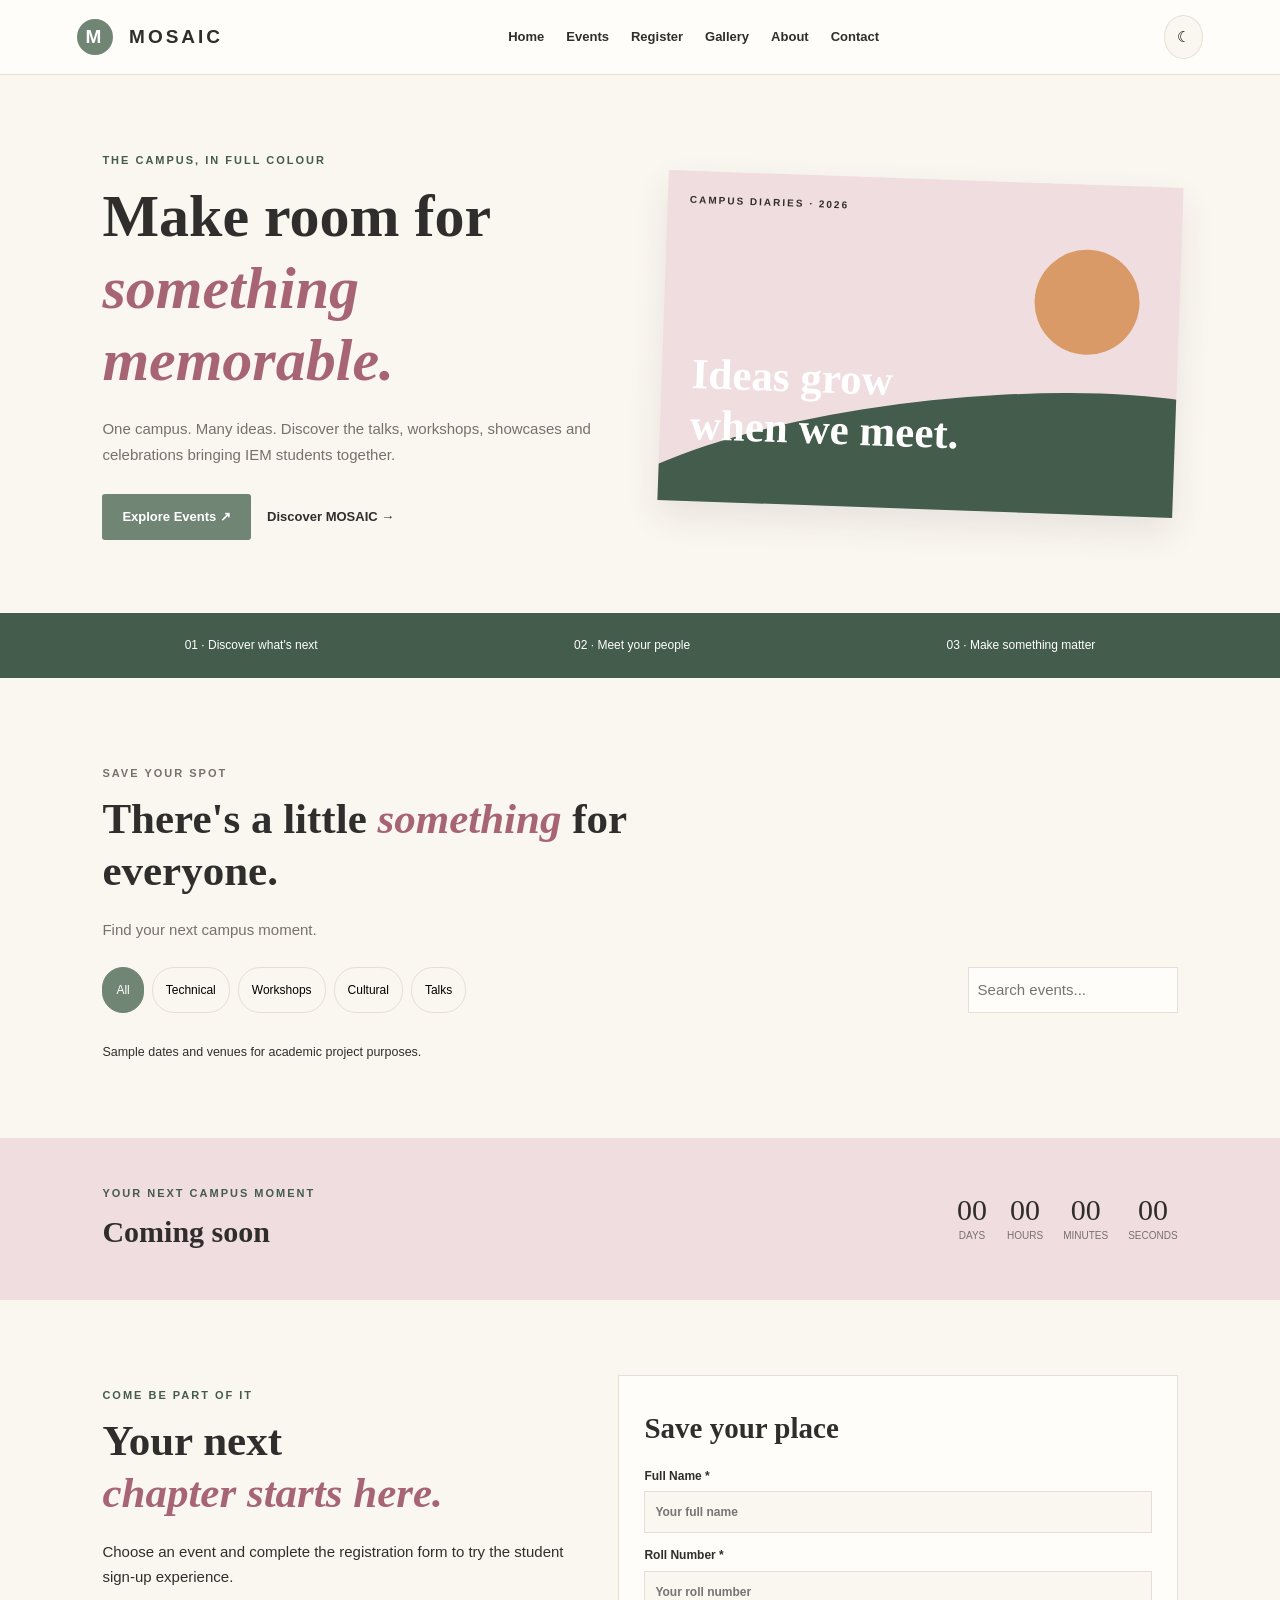
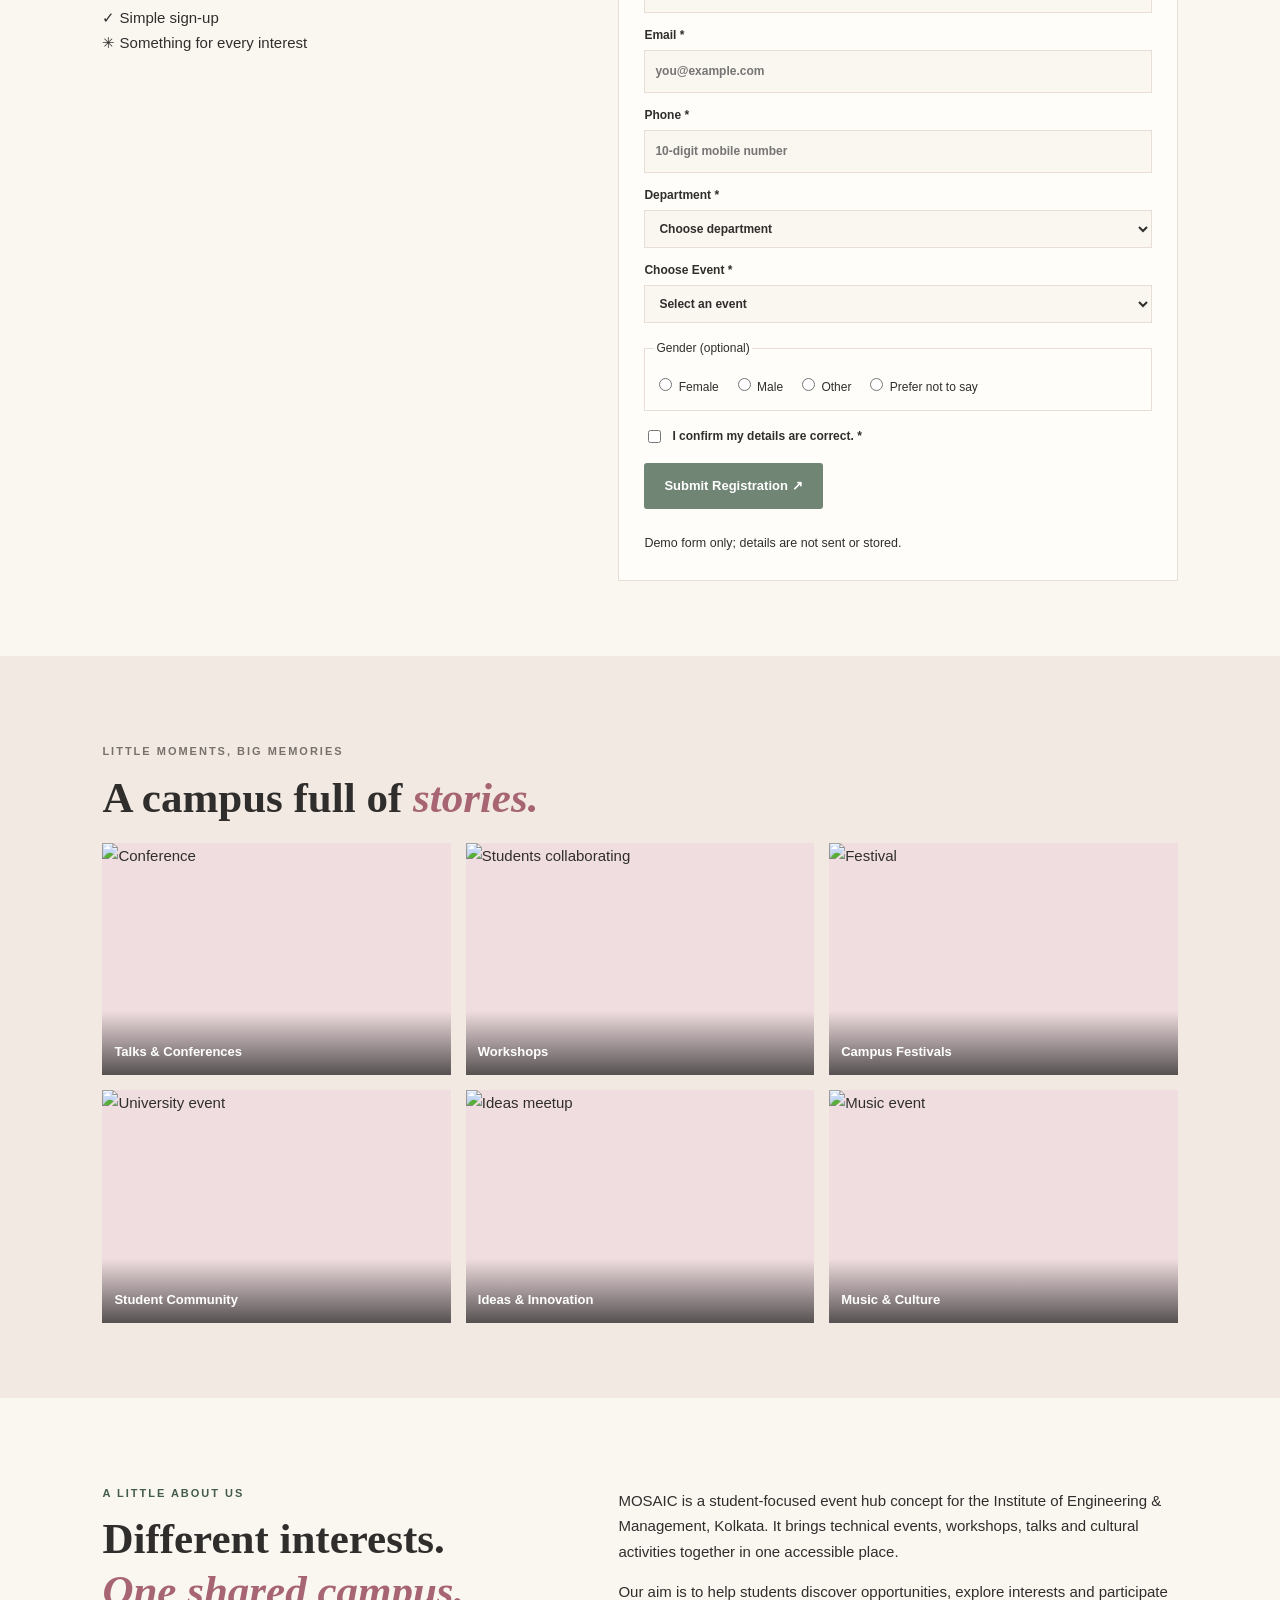
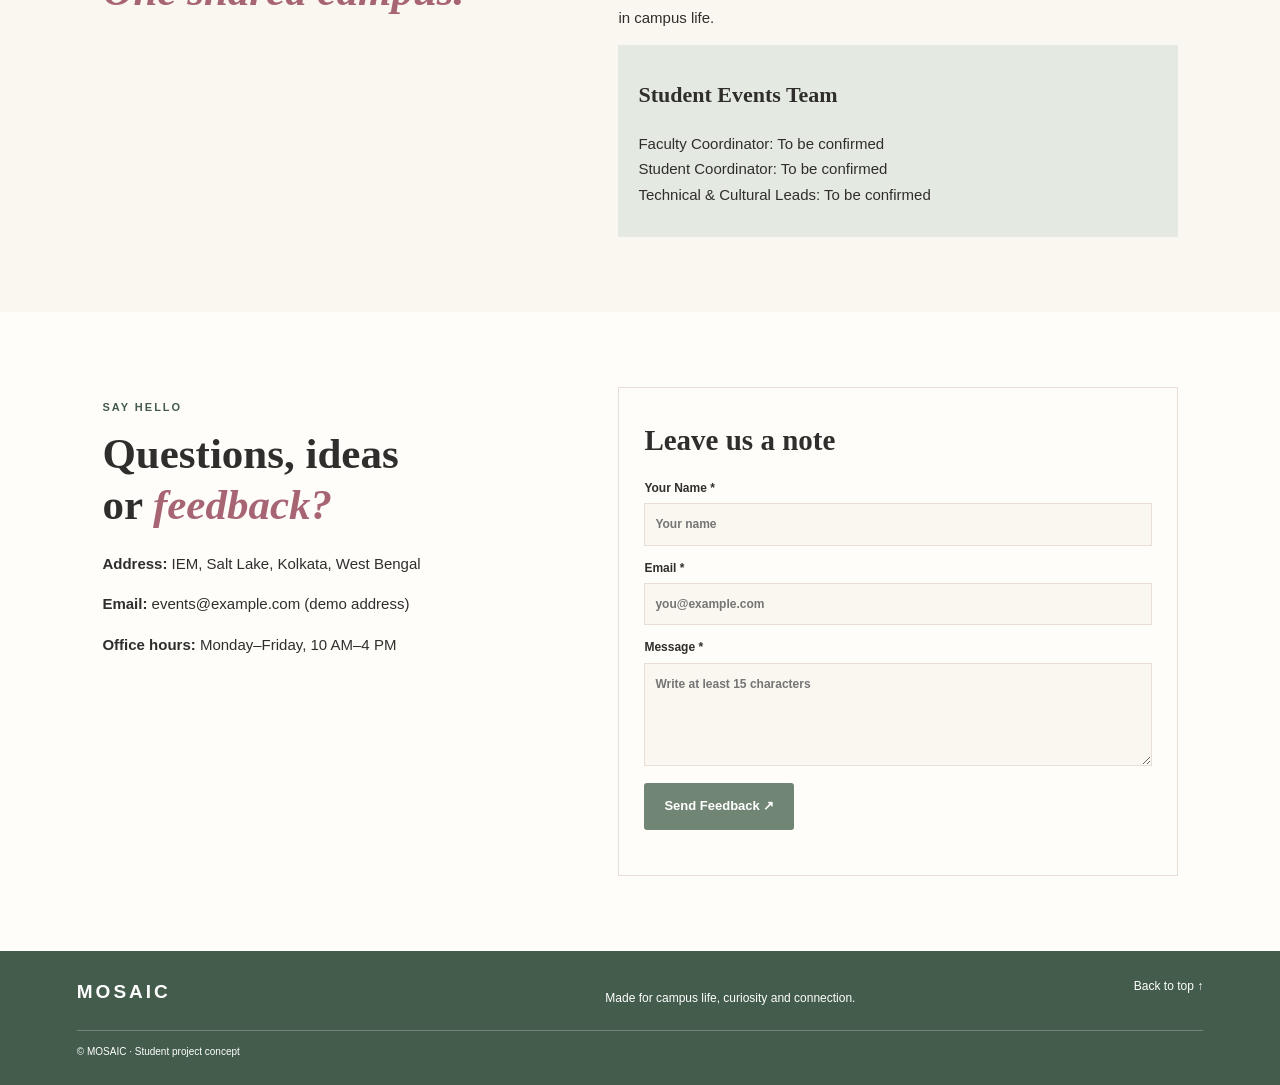
==== index.html @ 726b3420 "Add files via upload" ====
<!DOCTYPE html>
<html lang="en">
<head>
<meta charset="UTF-8">
<meta name="viewport" content="width=device-width, initial-scale=1.0">
<title>MOSAIC | Student Events</title>
<link rel="stylesheet" href="style.css">
<script src="js/script.js" defer></script>
</head>
<body>
<header>
    <a class="logo" href="#home"><span>M</span> MOSAIC</a>
    <button id="menu" aria-label="Toggle navigation">☰</button>
    <nav id="nav">
        <a href="#home">Home</a><a href="#events">Events</a>
        <a href="#register">Register</a><a href="#gallery">Gallery</a>
        <a href="#about">About</a><a href="#contact">Contact</a>
    </nav>
    <button id="theme" aria-label="Toggle colour theme">☾</button>
</header>

<main>
<section id="home" class="hero">
    <div>
        <p class="eyebrow">THE CAMPUS, IN FULL COLOUR</p>
        <h1>Make room for<br><em>something memorable.</em></h1>
        <p>One campus. Many ideas. Discover the talks, workshops,
        showcases and celebrations bringing IEM students together.</p>
        <a class="btn" href="#events">Explore Events ↗</a>
        <a class="link" href="#about">Discover MOSAIC →</a>
    </div>
    <div class="art">
        <span class="sun"></span><span class="hill"></span>
        <h2>Ideas grow<br>when we meet.</h2>
        <label>CAMPUS DIARIES · 2026</label>
    </div>
</section>

<div class="facts">
    <span>01 · Discover what's next</span>
    <span>02 · Meet your people</span>
    <span>03 · Make something matter</span>
</div>

<section id="events" class="section">
    <p class="eyebrow">SAVE YOUR SPOT</p>
    <h2>There's a little <em>something</em> for everyone.</h2>
    <p>Find your next campus moment.</p>
    <div class="filters">
        <button data-filter="All" class="selected">All</button>
        <button data-filter="Technical">Technical</button>
        <button data-filter="Workshop">Workshops</button>
        <button data-filter="Cultural">Cultural</button>
        <button data-filter="Talk">Talks</button>
        <input id="search" type="search" placeholder="Search events...">
    </div>
    <div id="eventList" class="events"></div>
    <p id="noEvents" hidden>No matching events found.</p>
    <small>Sample dates and venues for academic project purposes.</small>
</section>

<section class="countdown">
    <div><p class="eyebrow">YOUR NEXT CAMPUS MOMENT</p>
    <h2 id="nextName">Coming soon</h2><p id="nextDate"></p></div>
    <div class="timer">
        <span><b id="days">00</b>Days</span>
        <span><b id="hours">00</b>Hours</span>
        <span><b id="mins">00</b>Minutes</span>
        <span><b id="secs">00</b>Seconds</span>
    </div>
</section>

<section id="register" class="section split">
    <div><p class="eyebrow">COME BE PART OF IT</p>
        <h2>Your next<br><em>chapter starts here.</em></h2>
        <p>Choose an event and complete the registration form
        to try the student sign-up experience.</p>
        <p>✓ Simple sign-up<br>✳ Something for every interest</p>
    </div>
    <form id="regForm" novalidate>
        <h2>Save your place</h2>
        <label>Full Name *<input id="name" placeholder="Your full name"></label>
        <small id="nameErr" class="error"></small>
        <label>Roll Number *<input id="roll" placeholder="Your roll number"></label>
        <small id="rollErr" class="error"></small>
        <label>Email *<input id="email" type="email" placeholder="you@example.com"></label>
        <small id="emailErr" class="error"></small>
        <label>Phone *<input id="phone" type="tel" placeholder="10-digit mobile number"></label>
        <small id="phoneErr" class="error"></small>
        <label>Department *
            <select id="dept">
                <option value="">Choose department</option>
                <option>CSE (AIML)</option><option>CSE</option>
                <option>CSBS</option><option>IT</option>
                <option>ECE</option><option>EE</option><option>Other</option>
            </select>
        </label>
        <small id="deptErr" class="error"></small>
        <label>Choose Event *
            <select id="eventChoice"><option value="">Select an event</option></select>
        </label>
        <small id="eventErr" class="error"></small>
        <fieldset><legend>Gender (optional)</legend>
            <label><input type="radio" name="gender" value="Female"> Female</label>
            <label><input type="radio" name="gender" value="Male"> Male</label>
            <label><input type="radio" name="gender" value="Other"> Other</label>
            <label><input type="radio" name="gender" value="Prefer not to say"> Prefer not to say</label>
        </fieldset>
        <label class="check"><input type="checkbox" id="consent">
            I confirm my details are correct. *</label>
        <small id="consentErr" class="error"></small>
        <button class="btn" type="submit">Submit Registration ↗</button>
        <p id="regMsg" role="status"></p>
        <small>Demo form only; details are not sent or stored.</small>
    </form>
</section>

<section id="gallery" class="section gallery">
    <p class="eyebrow">LITTLE MOMENTS, BIG MEMORIES</p>
    <h2>A campus full of <em>stories.</em></h2>
    <div class="photos">
        <figure><img src="https://images.unsplash.com/photo-1540575467063-178a50c2df87?auto=format&fit=crop&w=700&q=80" alt="Conference"><figcaption>Talks & Conferences</figcaption></figure>
        <figure><img src="https://images.unsplash.com/photo-1516321318423-f06f85e504b3?auto=format&fit=crop&w=700&q=80" alt="Students collaborating"><figcaption>Workshops</figcaption></figure>
        <figure><img src="https://images.unsplash.com/photo-1492684223066-81342ee5ff30?auto=format&fit=crop&w=700&q=80" alt="Festival"><figcaption>Campus Festivals</figcaption></figure>
        <figure><img src="https://images.unsplash.com/photo-1523580494863-6f3031224c94?auto=format&fit=crop&w=700&q=80" alt="University event"><figcaption>Student Community</figcaption></figure>
        <figure><img src="https://images.unsplash.com/photo-1505373877841-8d25f7d46678?auto=format&fit=crop&w=700&q=80" alt="Ideas meetup"><figcaption>Ideas & Innovation</figcaption></figure>
        <figure><img src="https://images.unsplash.com/photo-1470229722913-7c0e2dbbafd3?auto=format&fit=crop&w=700&q=80" alt="Music event"><figcaption>Music & Culture</figcaption></figure>
    </div>
</section>

<section id="about" class="section split">
    <div><p class="eyebrow">A LITTLE ABOUT US</p>
        <h2>Different interests.<br><em>One shared campus.</em></h2></div>
    <div><p>MOSAIC is a student-focused event hub concept for the
        Institute of Engineering & Management, Kolkata. It brings
        technical events, workshops, talks and cultural activities
        together in one accessible place.</p>
        <p>Our aim is to help students discover opportunities,
        explore interests and participate in campus life.</p>
        <div class="coordinator"><h3>Student Events Team</h3>
            <p>Faculty Coordinator: To be confirmed<br>
            Student Coordinator: To be confirmed<br>
            Technical & Cultural Leads: To be confirmed</p>
        </div>
    </div>
</section>

<section id="contact" class="section split contact">
    <div><p class="eyebrow">SAY HELLO</p>
        <h2>Questions, ideas<br>or <em>feedback?</em></h2>
        <p><b>Address:</b> IEM, Salt Lake, Kolkata, West Bengal</p>
        <p><b>Email:</b> events@example.com (demo address)</p>
        <p><b>Office hours:</b> Monday–Friday, 10 AM–4 PM</p>
    </div>
    <form id="feedbackForm" novalidate>
        <h2>Leave us a note</h2>
        <label>Your Name *<input id="fName" placeholder="Your name"></label>
        <small id="fNameErr" class="error"></small>
        <label>Email *<input id="fEmail" type="email" placeholder="you@example.com"></label>
        <small id="fEmailErr" class="error"></small>
        <label>Message *<textarea id="message" rows="4" placeholder="Write at least 15 characters"></textarea></label>
        <small id="messageErr" class="error"></small>
        <button class="btn" type="submit">Send Feedback ↗</button>
        <p id="feedbackMsg" role="status"></p>
    </form>
</section>
</main>

<footer>
    <a class="logo" href="#home">MOSAIC</a>
    <p>Made for campus life, curiosity and connection.</p>
    <a href="#home">Back to top ↑</a>
    <small>© <span id="year"></span> MOSAIC · Student project concept</small>
</footer>
</body>
</html>
---- style.css ----
:root {
    --cream:#FAF6F0; --paper:#FFFDF9; --rose:#C98F9A;
    --roseDark:#A76573; --pink:#F0DDE0; --sage:#718575;
    --sageDark:#435C4B; --sagePale:#E4EAE1; --ink:#302E2D;
    --muted:#77716D; --line:#E8DED5;
}
* { box-sizing:border-box; }
html { scroll-behavior:smooth; scroll-padding-top:80px; }
body { margin:0; background:var(--cream); color:var(--ink);
    font:15px Arial,sans-serif; line-height:1.7; }
a { color:inherit; text-decoration:none; }
button,input,select,textarea { font:inherit; }
button { cursor:pointer; }
header { position:sticky; top:0; z-index:10; display:flex;
    align-items:center; justify-content:space-between; gap:20px;
    padding:15px 6%; background:var(--paper);
    border-bottom:1px solid var(--line); }
.logo { font-weight:bold; letter-spacing:3px; font-size:19px; }
.logo span { display:inline-grid; place-items:center; width:36px;
    height:36px; margin-right:8px; border-radius:50%;
    background:var(--sage); color:white; }
nav { display:flex; gap:22px; }
nav a { font-size:13px; font-weight:bold; }
nav a:hover { color:var(--roseDark); }
#menu,#theme { border:1px solid var(--line); background:var(--cream);
    padding:8px 12px; border-radius:50%; }
#menu { display:none; }
section { scroll-margin-top:80px; }
.hero { min-height:520px; display:grid; grid-template-columns:1fr 1fr;
    align-items:center; gap:45px; padding:65px 8%; }
h1,h2,h3 { font-family:Georgia,serif; line-height:1.2; }
h1 { font-size:clamp(37px,5vw,60px); margin:10px 0 20px; }
h2 { font-size:clamp(29px,4vw,43px); margin:10px 0 20px; }
h3 { font-size:22px; }
em { color:var(--roseDark); }
.eyebrow { color:var(--sageDark); font-size:11px;
    font-weight:bold; letter-spacing:2px; }
.hero p:not(.eyebrow),.section>p { color:var(--muted); }
.btn { display:inline-block; border:0; border-radius:3px;
    background:var(--sage); color:white; padding:12px 20px;
    margin:12px 12px 8px 0; font-weight:bold; font-size:13px; }
.btn:hover { background:var(--sageDark); transform:translateY(-2px); }
.link { font-size:13px; font-weight:bold; }
.art { min-height:330px; position:relative; overflow:hidden;
    display:flex; flex-direction:column; justify-content:flex-end;
    padding:30px; background:var(--pink); box-shadow:0 15px 35px #302e2d18;
    transform:rotate(2deg); }
.art h2 { position:relative; z-index:2; color:white; }
.art label { position:absolute; top:20px; left:22px;
    font-size:10px; letter-spacing:2px; font-weight:bold; }
.sun { position:absolute; top:65px; right:40px; width:105px;
    height:105px; border-radius:50%; background:#D99A68; }
.hill { position:absolute; width:140%; height:190px; bottom:-80px;
    left:-15%; border-radius:50% 50% 0 0; background:var(--sageDark);
    transform:rotate(-8deg); }
.facts { display:flex; justify-content:space-around; flex-wrap:wrap;
    gap:15px; padding:22px 5%; background:var(--sageDark); color:white;
    font-size:12px; }
.section { padding:75px 8%; }
.section>h2 { max-width:700px; }
.filters { display:flex; flex-wrap:wrap; gap:8px; margin:25px 0; }
.filters button { padding:8px 13px; border:1px solid var(--line);
    border-radius:22px; background:transparent; font-size:12px; }
.filters button:hover,.filters button.selected { background:var(--sage);
    border-color:var(--sage); color:white; }
#search { margin-left:auto; padding:9px; border:1px solid var(--line);
    background:var(--paper); min-width:170px; }
.events { display:grid; grid-template-columns:repeat(3,1fr); gap:18px; }
.card { background:var(--paper); border:1px solid var(--line);
    transition:transform .2s,box-shadow .2s; }
.card:hover { transform:translateY(-5px); box-shadow:0 12px 25px #302e2d15; }
.cardTop { padding:17px; min-height:100px; background:var(--pink); }
.card:nth-child(3n+2) .cardTop { background:var(--sagePale); }
.card:nth-child(3n) .cardTop { background:#F5E5D5; }
.date { color:var(--roseDark); font-weight:bold; font-size:12px; }
.card h3 { margin:5px 0; }
.card p { min-height:65px; color:var(--muted); font-size:12px; }
.cardBody { padding:17px; }
.card small { display:block; color:var(--muted); }
.card a { display:inline-block; margin-top:12px; color:var(--sageDark);
    font-size:12px; font-weight:bold; }
.countdown { display:flex; justify-content:space-between;
    align-items:center; flex-wrap:wrap; gap:25px; padding:35px 8%;
    background:var(--pink); }
.countdown h2 { margin:5px 0; font-size:30px; }
.timer { display:flex; gap:20px; flex-wrap:wrap; }
.timer span { display:flex; flex-direction:column; text-align:center;
    color:var(--muted); font-size:10px; text-transform:uppercase; }
.timer b { color:var(--ink); font:30px Georgia,serif; }
.split { display:grid; grid-template-columns:1fr 1.2fr; gap:50px;
    align-items:start; }
form { padding:25px; background:var(--paper); border:1px solid var(--line); }
form h2 { font-size:29px; }
form label { display:block; margin:12px 0 5px; font-size:12px;
    font-weight:bold; }
form input:not([type=radio]):not([type=checkbox]),form select,
form textarea { display:block; width:100%; padding:10px;
    margin-top:5px; background:var(--cream); color:var(--ink);
    border:1px solid var(--line); outline:0; }
form input:focus,form select:focus,form textarea:focus {
    border-color:var(--sage); }
fieldset { display:flex; flex-wrap:wrap; gap:8px 14px;
    margin:15px 0; border:1px solid var(--line); font-size:12px; }
fieldset label { font-weight:normal; }
.check { display:flex; align-items:center; gap:8px; }
.error { display:block; color:#B94D55; font-size:11px; }
.invalid { border-color:#B94D55 !important; }
#regMsg,#feedbackMsg { color:var(--sageDark); font-size:12px; }
.coordinator { padding:15px 20px; background:var(--sagePale); }
.gallery { background:#F2EAE2; }
.photos { display:grid; grid-template-columns:repeat(3,1fr); gap:15px; }
figure { position:relative; overflow:hidden; aspect-ratio:3/2;
    margin:0; background:var(--pink); }
figure img { width:100%; height:100%; object-fit:cover;
    transition:transform .4s; }
figure:hover img { transform:scale(1.07); }
figcaption { position:absolute; left:0; right:0; bottom:0; padding:30px 12px 12px;
    color:white; font-weight:bold; font-size:13px;
    background:linear-gradient(transparent,#302e2dcc); }
.contact { background:var(--paper); }
footer { display:grid; grid-template-columns:1fr 1fr auto; gap:10px;
    padding:25px 6%; background:var(--sageDark); color:white;
    font-size:12px; }
footer small { grid-column:1/-1; border-top:1px solid #ffffff40;
    padding-top:12px; }
[hidden] { display:none !important; }

/* Optional dark theme */
body.dark { --cream:#252A26; --paper:#303631; --ink:#F4F0E9;
    --muted:#C2BDB5; --line:#4B514B; --pink:#513D42;
    --sagePale:#39463D; --sageDark:#26382D; }
body.dark .gallery { background:#2C312D; }
body.dark .cardTop { background:#513D42; }
body.dark .card:nth-child(3n+2) .cardTop { background:#39463D; }
body.dark .card:nth-child(3n) .cardTop { background:#514235; }

@media(max-width:850px) {
    nav { gap:12px; }
    .hero { gap:25px; padding-inline:6%; }
    .section { padding:55px 6%; }
    .events { grid-template-columns:repeat(2,1fr); }
    .split { gap:25px; }
}
@media(max-width:650px) {
    header { flex-wrap:wrap; padding:12px 5%; }
    #menu { display:block; order:3; }
    #theme { margin-left:auto; }
    nav { display:none; order:4; width:100%; flex-direction:column; gap:0; }
    nav.open { display:flex; }
    nav a { padding:10px; border-top:1px solid var(--line); }
    .hero,.split { grid-template-columns:1fr; }
    .hero { padding-top:45px; }
    .art { min-height:270px; }
    .events,.photos { grid-template-columns:1fr; }
    .card p { min-height:0; }
    .countdown { padding:30px 6%; }
    .timer { justify-content:space-between; width:100%; gap:8px; }
    .timer b { font-size:24px; }
    #search { width:100%; margin:0; }
    footer { grid-template-columns:1fr; }
    footer small { grid-column:1; }
}
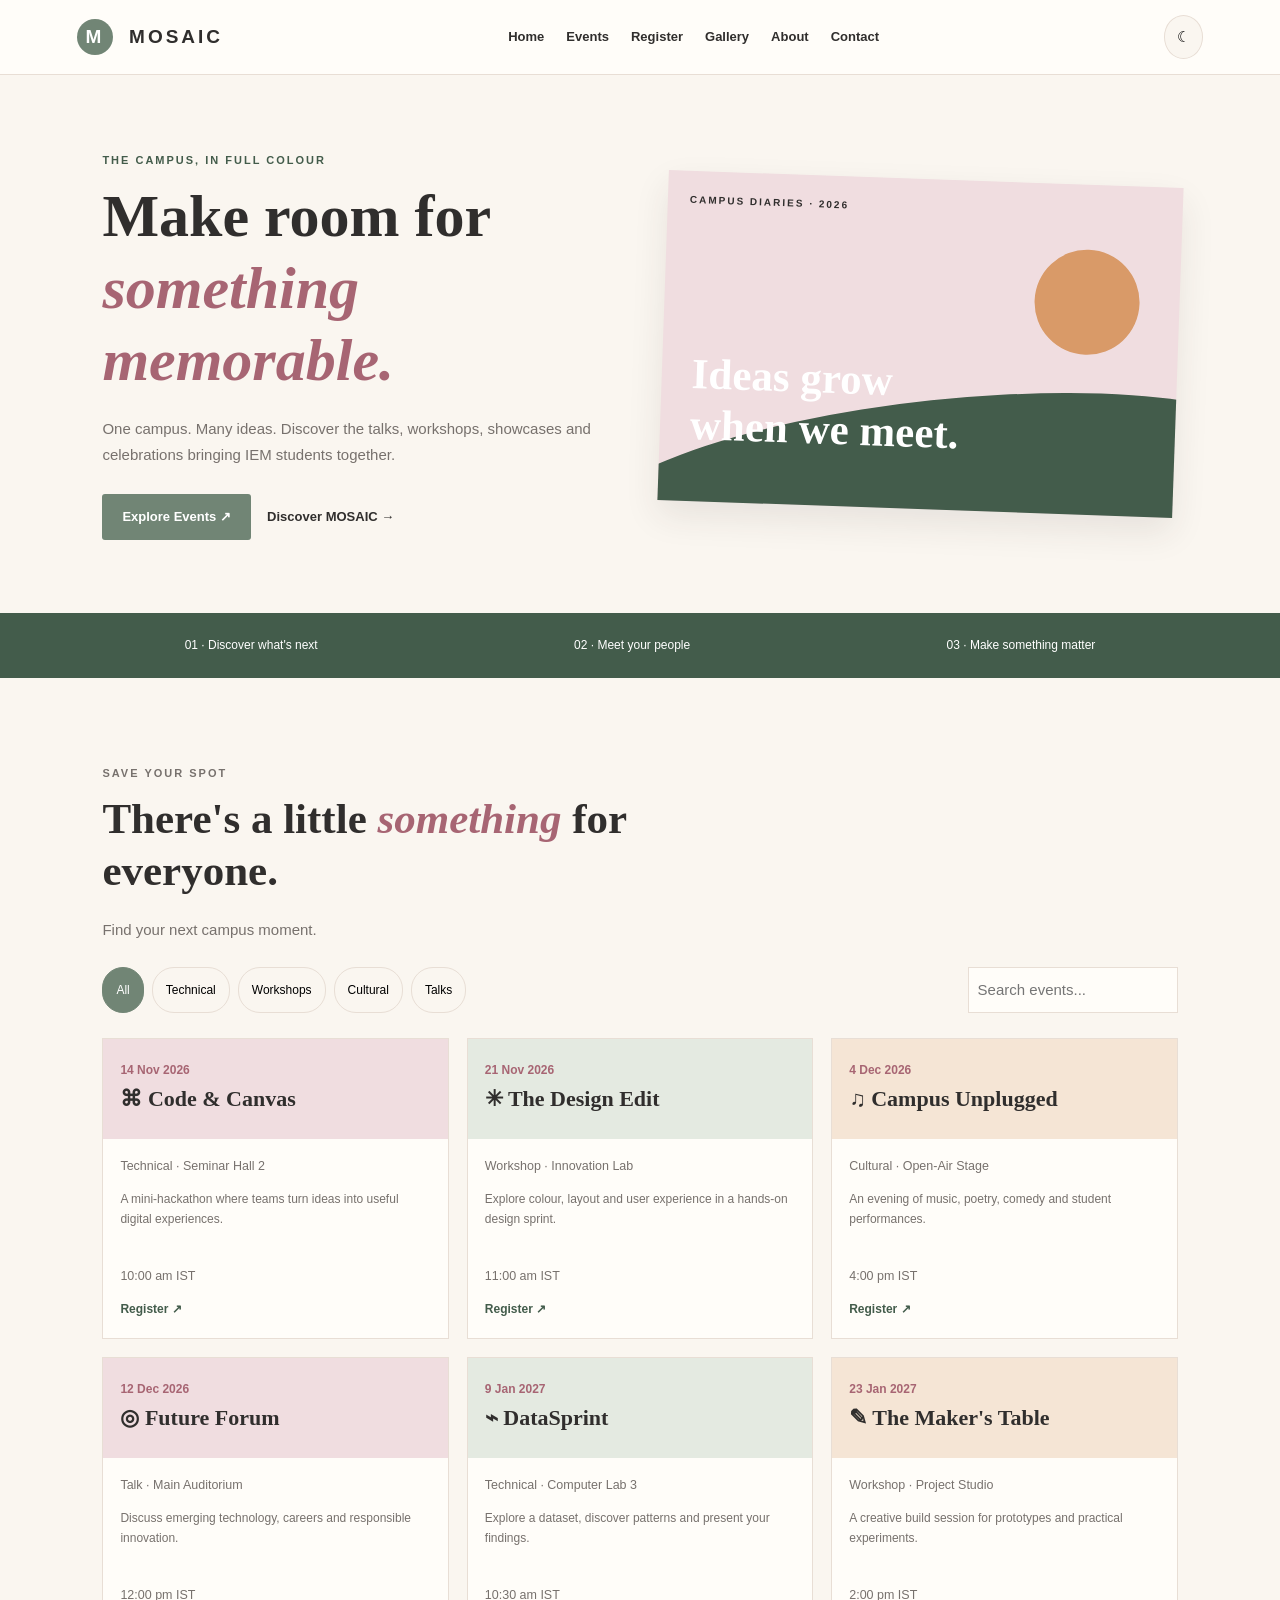
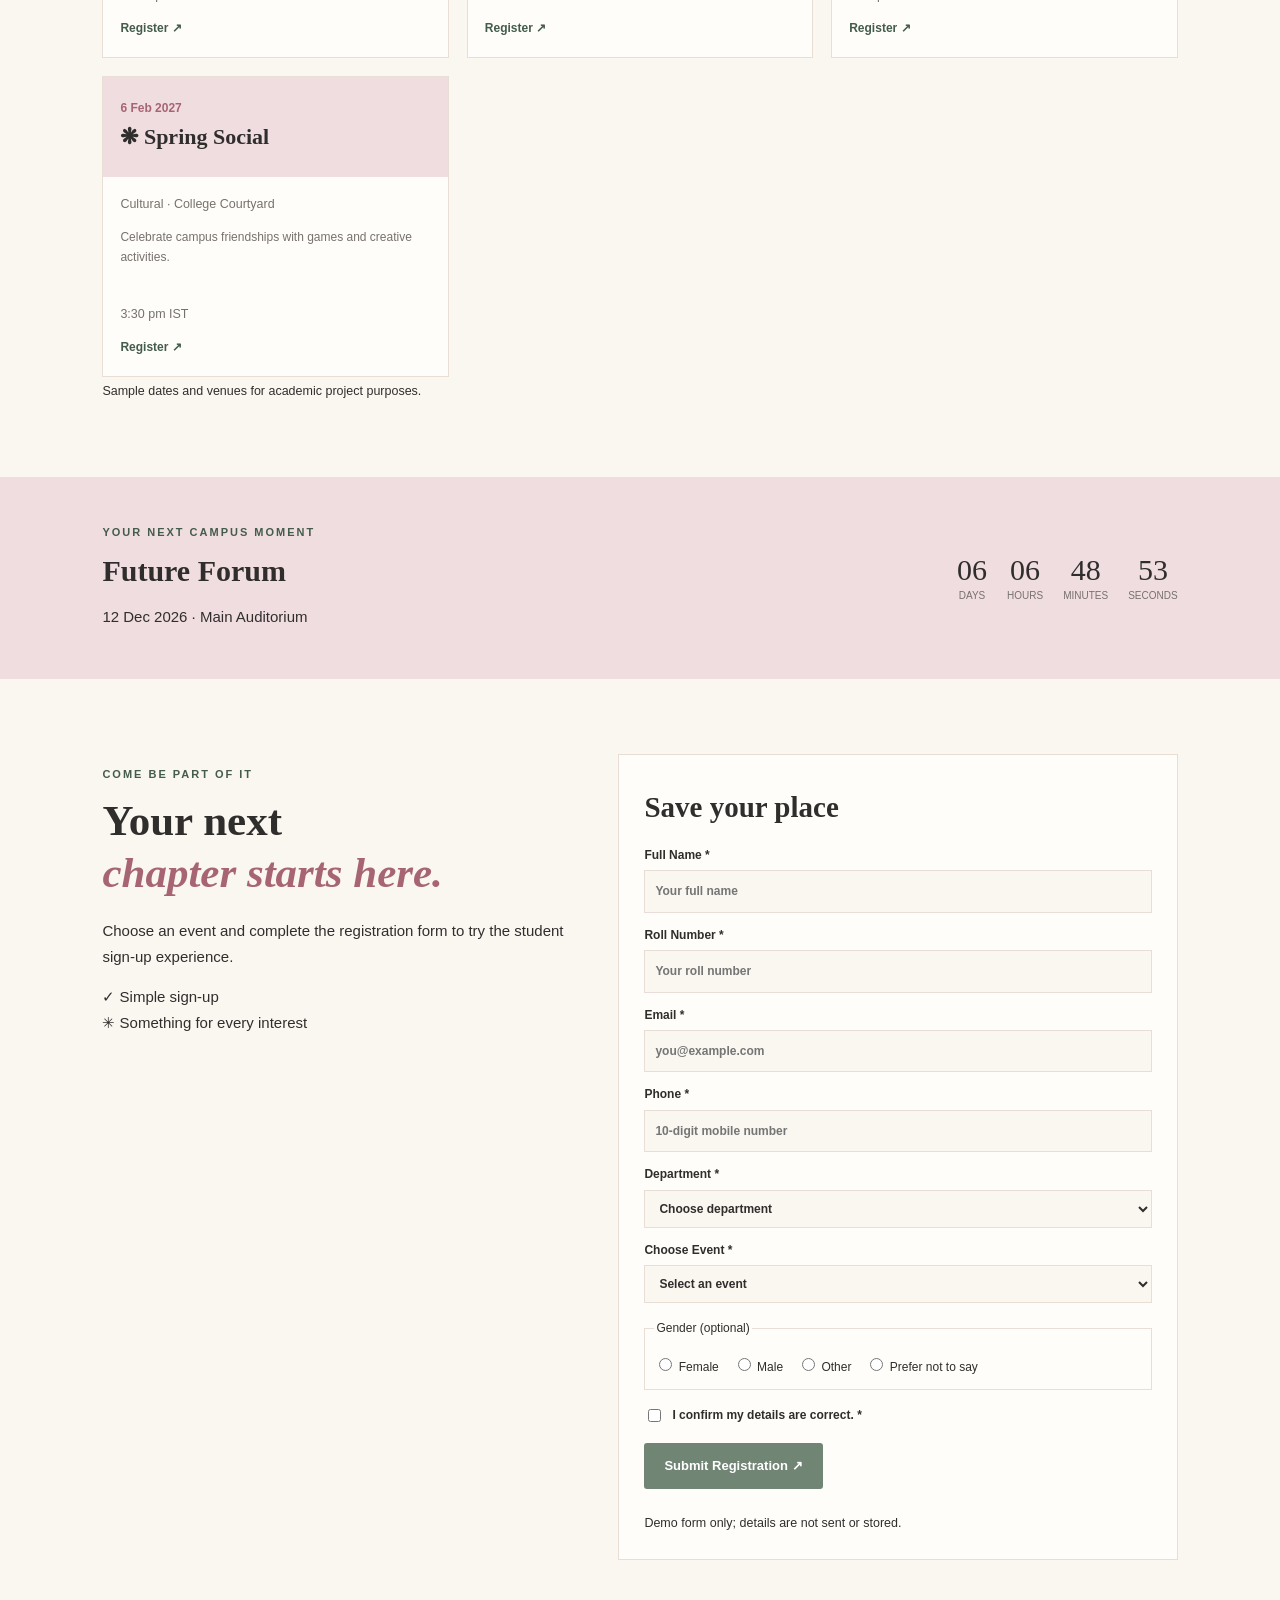
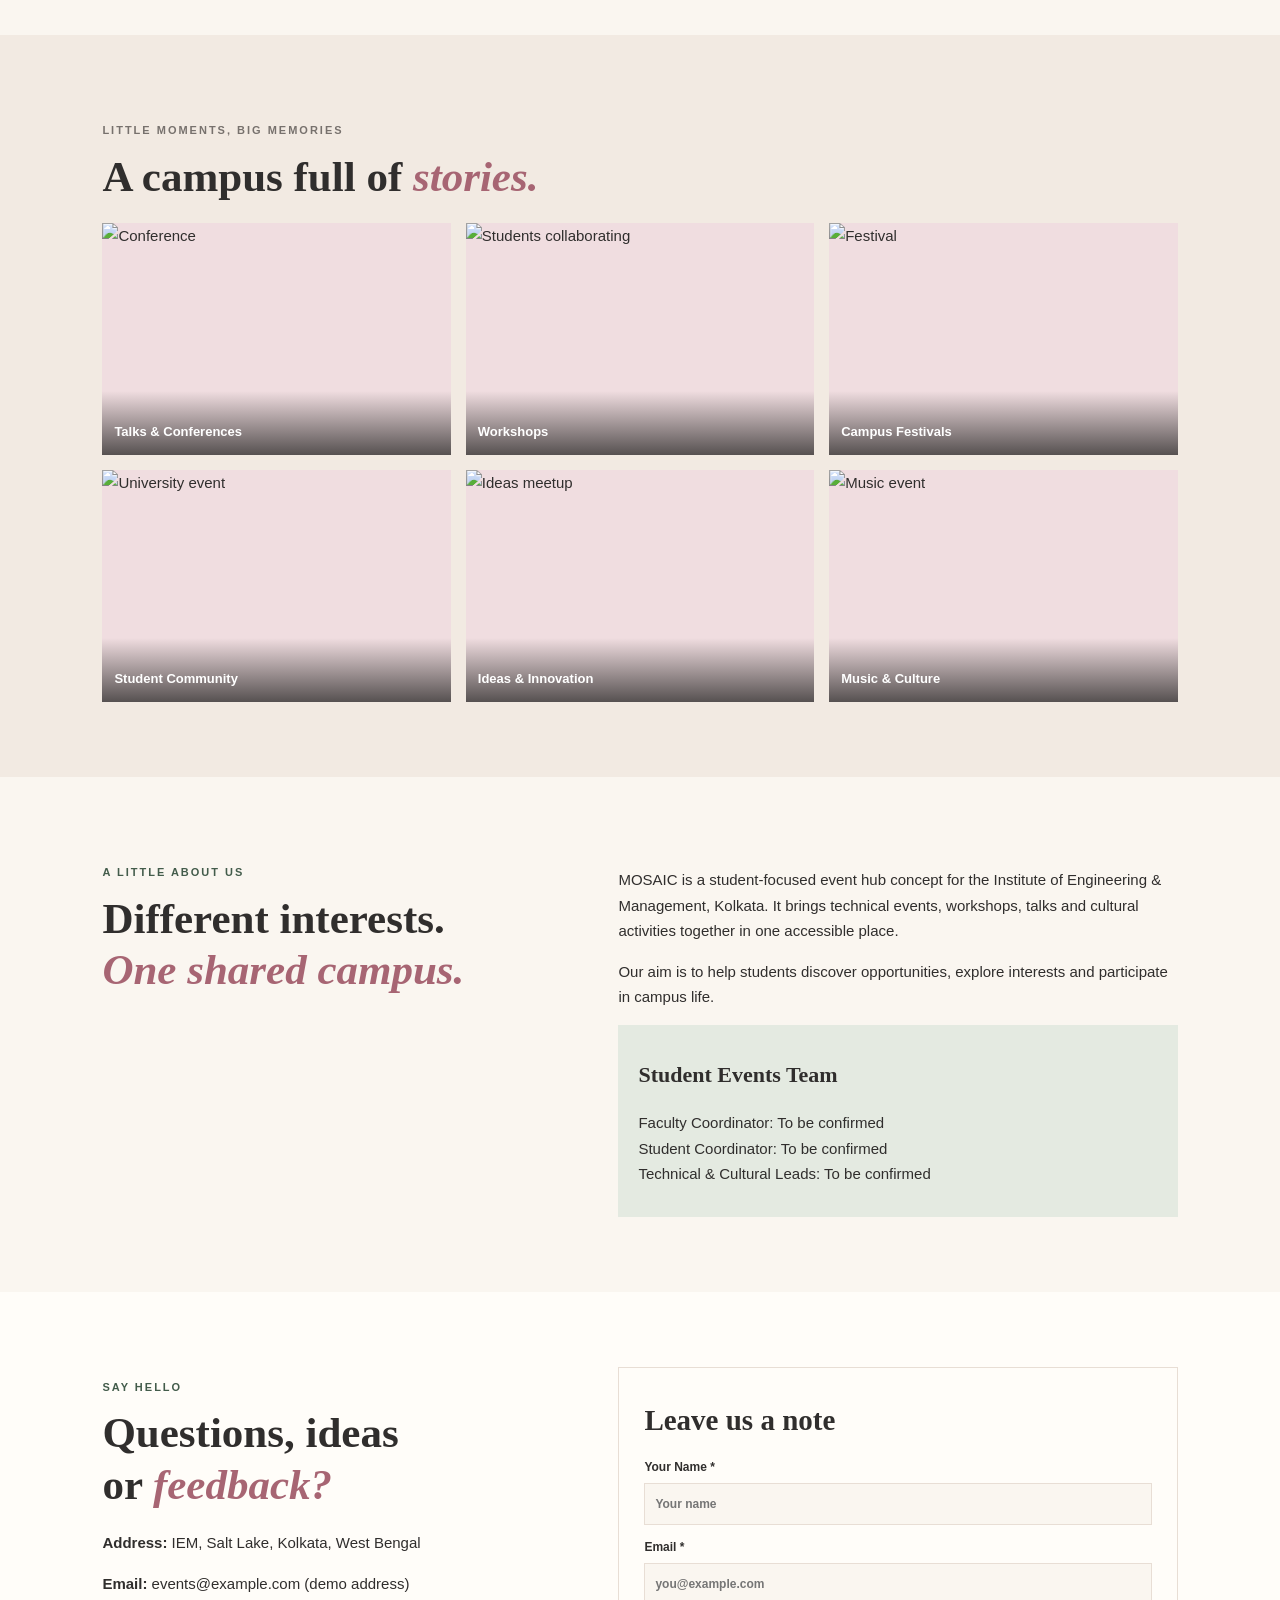
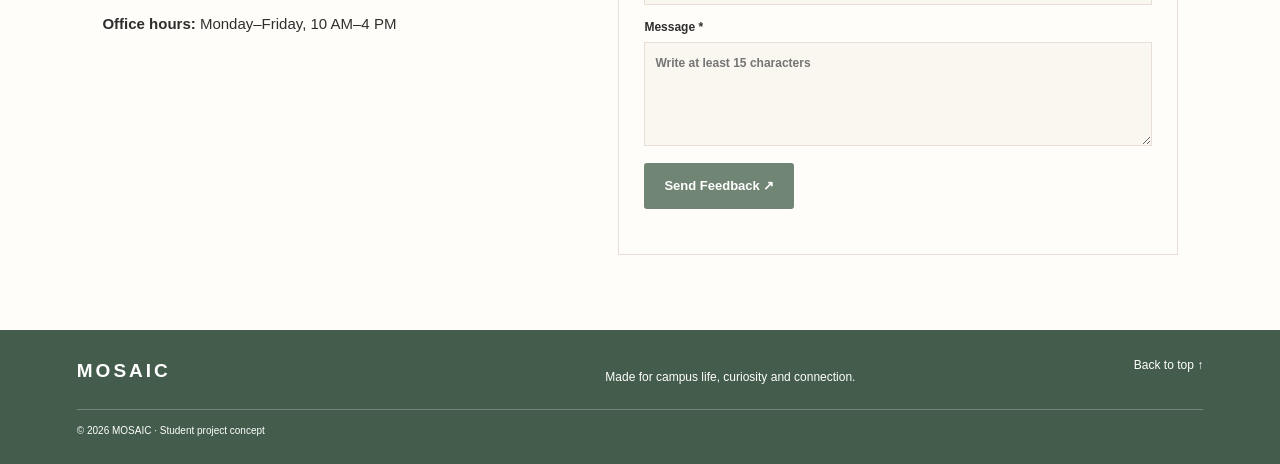
==== commit b038ea79: "Update index.html" ====
--- a/index.html
+++ b/index.html
@@ -6,7 +6,7 @@
 <meta name="viewport" content="width=device-width, initial-scale=1.0">
 <title>MOSAIC | Student Events</title>
 <link rel="stylesheet" href="style.css">
-<script src="js/script.js" defer></script>
+<script src="script.js" defer></script>
 </head>
 <body>
 <header>
